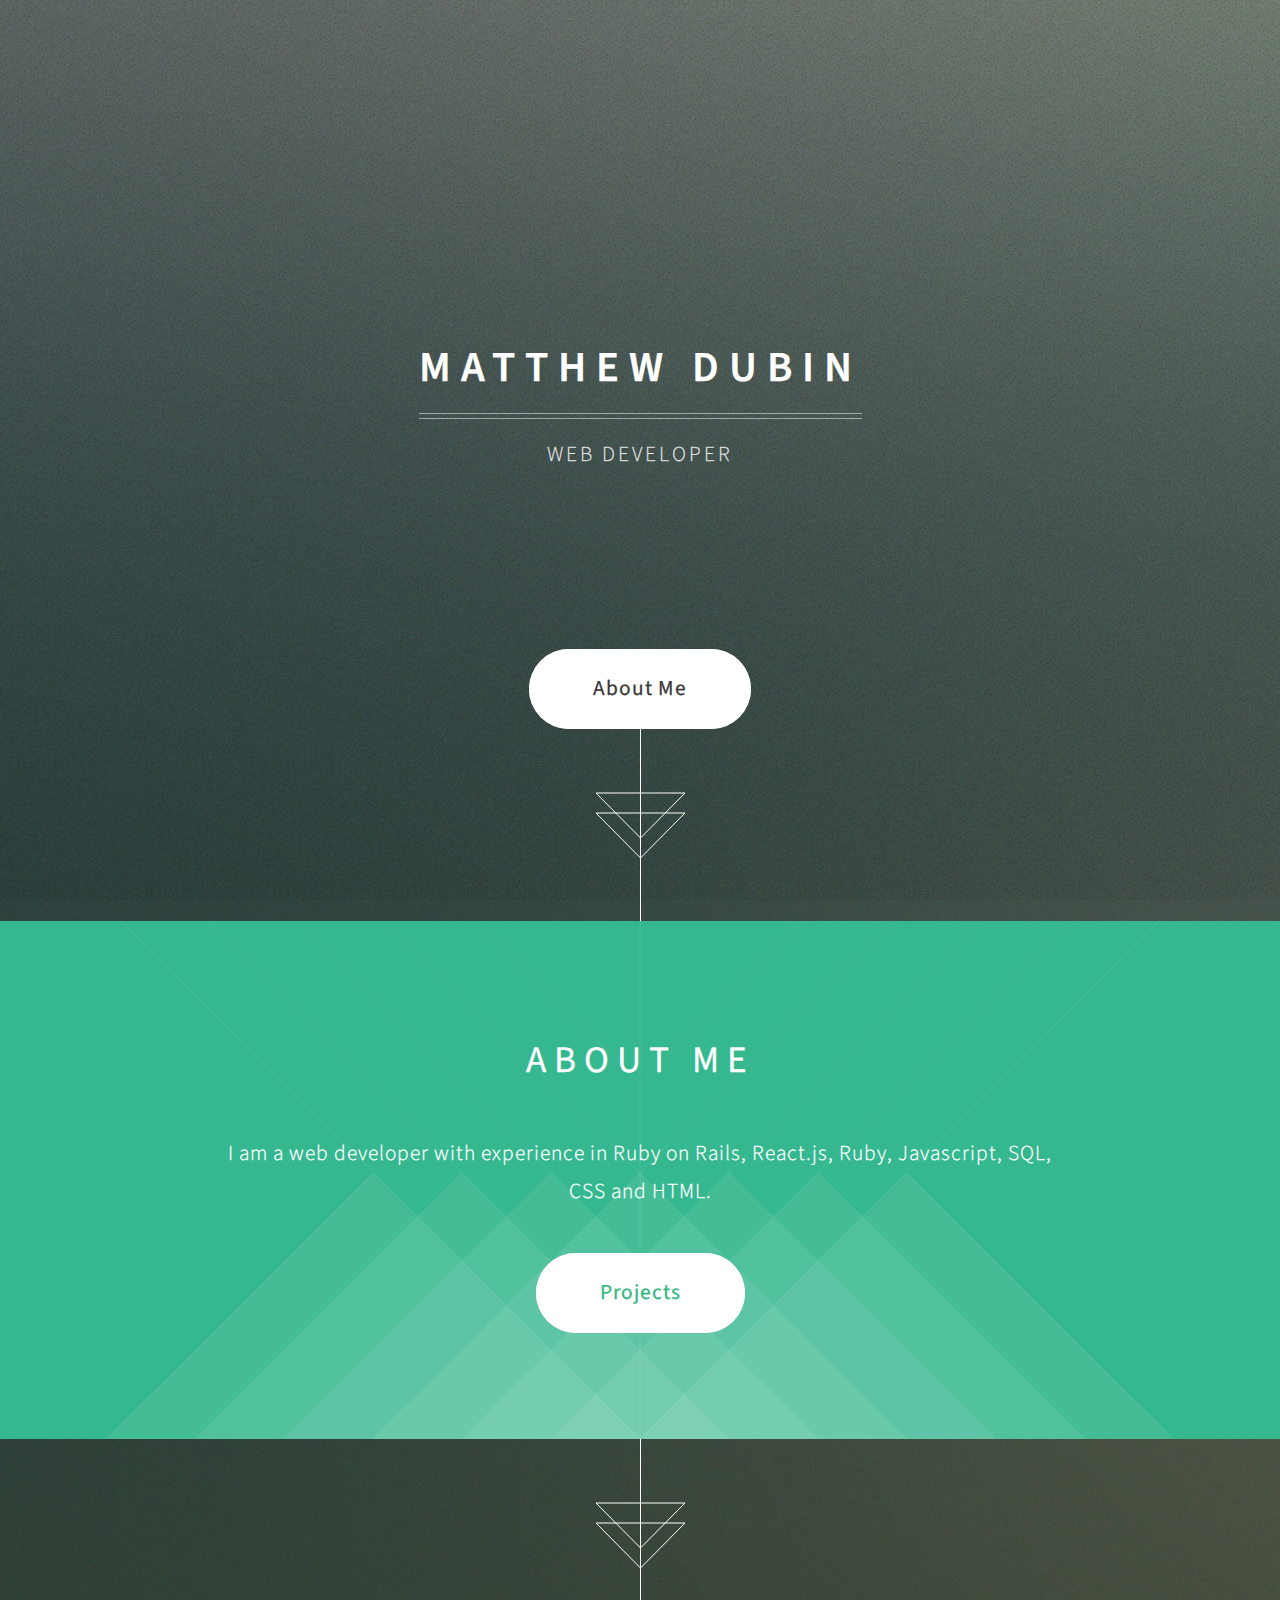
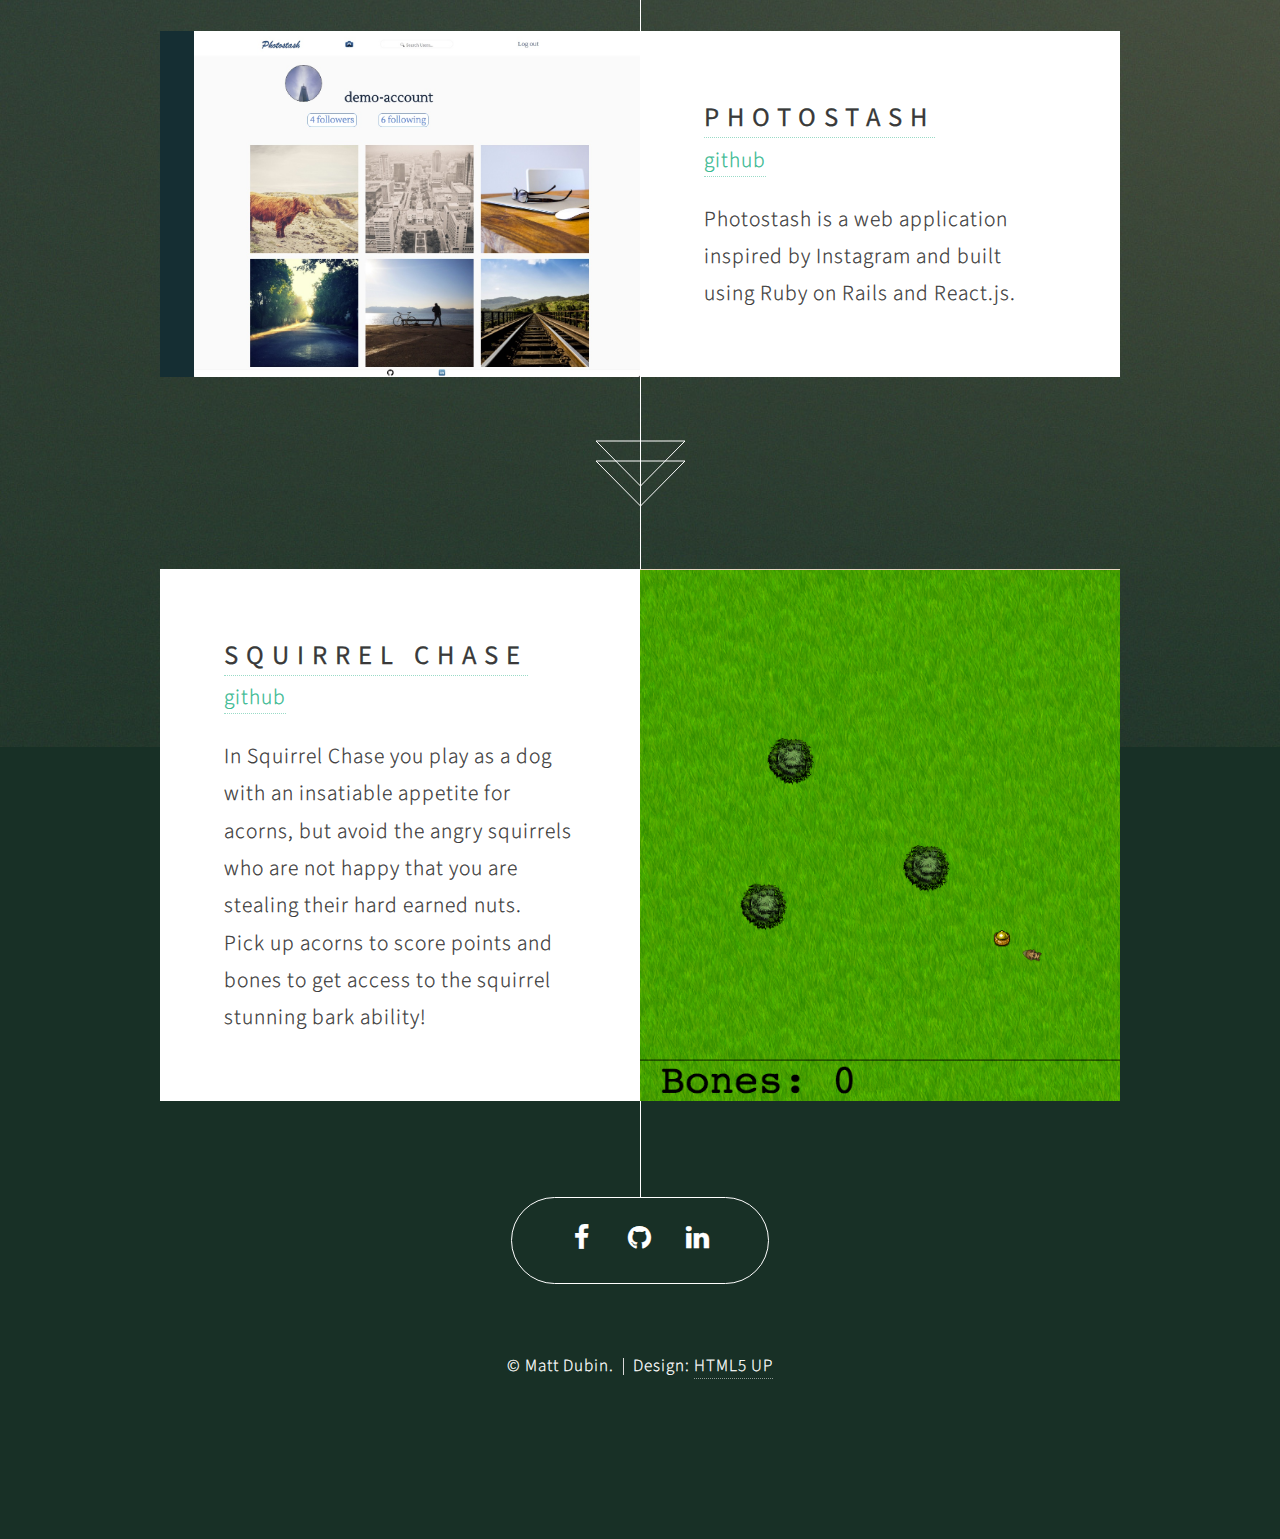
==== home.html @ 679653b9 "php trick heroku" ====
<!DOCTYPE HTML>
<!--
	Overflow by HTML5 UP
	html5up.net | @n33co
	Free for personal and commercial use under the CCA 3.0 license (html5up.net/license)
-->
<html>
	<head>
		<title>Matthew Dubin</title>
		<meta charset="utf-8" />
		<meta name="viewport" content="width=device-width, initial-scale=1" />
		<!--[if lte IE 8]><script src="assets/js/ie/html5shiv.js"></script><![endif]-->
		<link rel="stylesheet" href="assets/css/main.css" />
		<!--[if lte IE 8]><link rel="stylesheet" href="assets/css/ie8.css" /><![endif]-->
	</head>
	<body>

		<!-- Header -->
			<section id="header">
				<header>
					<h1>Matthew Dubin</h1>
					<p>Web Developer</p>
				</header>
				<footer>
					<a href="#banner" class="button style2 scrolly-middle">About Me</a>
				</footer>
			</section>

		<!-- Banner -->
			<section id="banner">
				<header>
					<h2>About me</h2>
				</header>
				<p>I am a web developer with experience in Ruby on Rails, React.js, Ruby, Javascript, SQL,<br />
				CSS and HTML.<br />
				<footer>
					<a href="#first" class="button style2 scrolly">Projects</a>
				</footer>
			</section>

		<!-- Feature 1 -->
			<article id="first" class="container box style1 right">
				<a href="http://www.photostash.space" class="image fit"><img src="images/user-page.jpg" alt=""/></a>
				<div class="inner">
					<header>
						<h2><a href='http://www.photostash.space'>Photostash</a><br />	</h2>
							<a href='http://www.github.com/medubin/PhotoStashApp'>github</a>

					</header>
					<p>Photostash is a web application inspired by Instagram and built using Ruby on Rails and React.js.</p>
				</div>
			</article>

		<!-- Feature 2 -->
			<article class="container box style1 left">
				<a href="http://www.squirrelchase.space" class="image fit"><img src="images/squirrelchase.png" alt="" /></a>
				<div class="inner">
					<header>
						<h2><a href='http://www.squirrelchase.space'>Squirrel Chase</a><br /></h2>
							<a href='http://www.github.com/medubin/squirrelchase'>github</a>
					</header>
					<p>In Squirrel Chase you play as a dog with an insatiable appetite for acorns, but avoid the angry squirrels who are not happy that you are stealing their hard earned nuts.<br>
						Pick up acorns to score points and bones to get access to the squirrel stunning bark ability!

</p>
				</div>
			</article>

		<!-- Portfolio -->
			<!-- <article class="container box style2">
				<header>
					<h2>Other Projects</h2>
					<p>A collection of projects I have been working on.</p>
				</header>
				<div class="inner gallery">
					<div class="row 0%">
						<div class="3u 12u(mobile)"><a href="images/user-page.jpg" class="image fit"><img src="images/user-page.jpg" alt="" title="Photostash" /></a></div>
						<div class="3u 12u(mobile)"><a href="images/squirrelchase.png" class="image fit"><img src="images/squirrelchase.png" alt="" title="Squirrel Chase" /></a></div>
						<div class="3u 12u(mobile)"><a href="images/fulls/03.jpg" class="image fit"><img src="images/thumbs/03.jpg" alt="" title="Raven" /></a></div>
						<div class="3u 12u(mobile)"><a href="images/fulls/04.jpg" class="image fit"><img src="images/thumbs/04.jpg" alt="" title="I'll have a cup of Disneyland, please" /></a></div>
					</div>
					<div class="row 0%">
						<div class="3u 12u(mobile)"><a href="images/fulls/05.jpg" class="image fit"><img src="images/thumbs/05.jpg" alt="" title="Cherish" /></a></div>
						<div class="3u 12u(mobile)"><a href="images/fulls/06.jpg" class="image fit"><img src="images/thumbs/06.jpg" alt="" title="Different." /></a></div>
						<div class="3u 12u(mobile)"><a href="images/fulls/07.jpg" class="image fit"><img src="images/thumbs/07.jpg" alt="" title="History was made here" /></a></div>
						<div class="3u 12u(mobile)"><a href="images/fulls/08.jpg" class="image fit"><img src="images/thumbs/08.jpg" alt="" title="People come and go and walk away" /></a></div>
					</div>
				</div>
			</article> -->



		<section id="footer">
			<ul class="icons">
				<!-- <li><a href="#" class="icon fa-twitter"><span class="label">Twitter</span></a></li> -->
				<li><a href="https://www.facebook.com/medubin" class="icon fa-facebook"><span class="label">Facebook</span></a></li>
				<li><a href="https://github.com/medubin" class="icon fa-github"><span class="label">Github</span></a></li>
				<!-- <li><a href="#" class="icon fa-google-plus"><span class="label">Google+</span></a></li> -->
				<!-- <li><a href="#" class="icon fa-pinterest"><span class="label">Pinterest</span></a></li> -->
				<!-- <li><a href="#" class="icon fa-dribbble"><span class="label">Dribbble</span></a></li> -->
				<li><a href="https://linkedin.com/in/medubin" class="icon fa-linkedin"><span class="label">LinkedIn</span></a></li>
			</ul>
			<div class="copyright">
				<ul class="menu">
					<li>&copy; Matt Dubin.</li><li>Design: <a href="http://html5up.net">HTML5 UP</a></li>
				</ul>
			</div>
		</section>

		<!-- Scripts -->
			<script src="assets/js/jquery.min.js"></script>
			<script src="assets/js/jquery.scrolly.min.js"></script>
			<script src="assets/js/jquery.poptrox.min.js"></script>
			<script src="assets/js/skel.min.js"></script>
			<script src="assets/js/util.js"></script>
			<!--[if lte IE 8]><script src="assets/js/ie/respond.min.js"></script><![endif]-->
			<script src="assets/js/main.js"></script>

	</body>
</html>
---- assets/css/main.css ----
@import url("http://fonts.googleapis.com/css?family=Source+Sans+Pro:300,300italic,400,600");
@import url("font-awesome.min.css");

/*
	Overflow by HTML5 UP
	html5up.net | @n33co
	Free for personal and commercial use under the CCA 3.0 license (html5up.net/license)
*/

/* Reset */

	html, body, div, span, applet, object, iframe, h1, h2, h3, h4, h5, h6, p, blockquote, pre, a, abbr, acronym, address, big, cite, code, del, dfn, em, img, ins, kbd, q, s, samp, small, strike, strong, sub, sup, tt, var, b, u, i, center, dl, dt, dd, ol, ul, li, fieldset, form, label, legend, table, caption, tbody, tfoot, thead, tr, th, td, article, aside, canvas, details, embed, figure, figcaption, footer, header, hgroup, menu, nav, output, ruby, section, summary, time, mark, audio, video {
		margin: 0;
		padding: 0;
		border: 0;
		font-size: 100%;
		font: inherit;
		vertical-align: baseline;
	}

	article, aside, details, figcaption, figure, footer, header, hgroup, menu, nav, section {
		display: block;
	}

	body {
		line-height: 1;
	}

	ol, ul {
		list-style: none;
	}

	blockquote, q {
		quotes: none;
	}

	blockquote:before, blockquote:after, q:before, q:after {
		content: '';
		content: none;
	}

	table {
		border-collapse: collapse;
		border-spacing: 0;
	}

	body {
		-webkit-text-size-adjust: none;
	}

/* Box Model */

	*, *:before, *:after {
		-moz-box-sizing: border-box;
		-webkit-box-sizing: border-box;
		box-sizing: border-box;
	}

/* Containers */

	.container {
		margin-left: auto;
		margin-right: auto;
	}

	.container.\31 25\25 {
		width: 100%;
		max-width: 1425px;
		min-width: 1140px;
	}

	.container.\37 5\25 {
		width: 855px;
	}

	.container.\35 0\25 {
		width: 570px;
	}

	.container.\32 5\25 {
		width: 285px;
	}

	.container {
		width: 1140px;
	}

	@media screen and (max-width: 1680px) {

		.container.\31 25\25 {
			width: 100%;
			max-width: 1200px;
			min-width: 960px;
		}

		.container.\37 5\25 {
			width: 720px;
		}

		.container.\35 0\25 {
			width: 480px;
		}

		.container.\32 5\25 {
			width: 240px;
		}

		.container {
			width: 960px;
		}

	}

	@media screen and (max-width: 1080px) {

		.container.\31 25\25 {
			width: 100%;
			max-width: 118.75%;
			min-width: 95%;
		}

		.container.\37 5\25 {
			width: 71.25%;
		}

		.container.\35 0\25 {
			width: 47.5%;
		}

		.container.\32 5\25 {
			width: 23.75%;
		}

		.container {
			width: 95%;
		}

	}

	@media screen and (max-width: 840px) {

		.container.\31 25\25 {
			width: 100%;
			max-width: 118.75%;
			min-width: 95%;
		}

		.container.\37 5\25 {
			width: 71.25%;
		}

		.container.\35 0\25 {
			width: 47.5%;
		}

		.container.\32 5\25 {
			width: 23.75%;
		}

		.container {
			width: 95%;
		}

	}

	@media screen and (max-width: 736px) {

		.container.\31 25\25 {
			width: 100%;
			max-width: 118.75%;
			min-width: 95%;
		}

		.container.\37 5\25 {
			width: 71.25%;
		}

		.container.\35 0\25 {
			width: 47.5%;
		}

		.container.\32 5\25 {
			width: 23.75%;
		}

		.container {
			width: 95% !important;
		}

	}

/* Grid */

	.row {
		border-bottom: solid 1px transparent;
		-moz-box-sizing: border-box;
		-webkit-box-sizing: border-box;
		box-sizing: border-box;
	}

	.row > * {
		float: left;
		-moz-box-sizing: border-box;
		-webkit-box-sizing: border-box;
		box-sizing: border-box;
	}

	.row:after, .row:before {
		content: '';
		display: block;
		clear: both;
		height: 0;
	}

	.row.uniform > * > :first-child {
		margin-top: 0;
	}

	.row.uniform > * > :last-child {
		margin-bottom: 0;
	}

	.row.\30 \25 > * {
		padding: 0px 0 0 0px;
	}

	.row.\30 \25 {
		margin: 0px 0 -1px 0px;
	}

	.row.uniform.\30 \25 > * {
		padding: 0px 0 0 0px;
	}

	.row.uniform.\30 \25 {
		margin: 0px 0 -1px 0px;
	}

	.row > * {
		padding: 40px 0 0 40px;
	}

	.row {
		margin: -40px 0 -1px -40px;
	}

	.row.uniform > * {
		padding: 40px 0 0 40px;
	}

	.row.uniform {
		margin: -40px 0 -1px -40px;
	}

	.row.\32 00\25 > * {
		padding: 80px 0 0 80px;
	}

	.row.\32 00\25 {
		margin: -80px 0 -1px -80px;
	}

	.row.uniform.\32 00\25 > * {
		padding: 80px 0 0 80px;
	}

	.row.uniform.\32 00\25 {
		margin: -80px 0 -1px -80px;
	}

	.row.\31 50\25 > * {
		padding: 60px 0 0 60px;
	}

	.row.\31 50\25 {
		margin: -60px 0 -1px -60px;
	}

	.row.uniform.\31 50\25 > * {
		padding: 60px 0 0 60px;
	}

	.row.uniform.\31 50\25 {
		margin: -60px 0 -1px -60px;
	}

	.row.\35 0\25 > * {
		padding: 20px 0 0 20px;
	}

	.row.\35 0\25 {
		margin: -20px 0 -1px -20px;
	}

	.row.uniform.\35 0\25 > * {
		padding: 20px 0 0 20px;
	}

	.row.uniform.\35 0\25 {
		margin: -20px 0 -1px -20px;
	}

	.row.\32 5\25 > * {
		padding: 10px 0 0 10px;
	}

	.row.\32 5\25 {
		margin: -10px 0 -1px -10px;
	}

	.row.uniform.\32 5\25 > * {
		padding: 10px 0 0 10px;
	}

	.row.uniform.\32 5\25 {
		margin: -10px 0 -1px -10px;
	}

	.\31 2u, .\31 2u\24 {
		width: 100%;
		clear: none;
		margin-left: 0;
	}

	.\31 1u, .\31 1u\24 {
		width: 91.6666666667%;
		clear: none;
		margin-left: 0;
	}

	.\31 0u, .\31 0u\24 {
		width: 83.3333333333%;
		clear: none;
		margin-left: 0;
	}

	.\39 u, .\39 u\24 {
		width: 75%;
		clear: none;
		margin-left: 0;
	}

	.\38 u, .\38 u\24 {
		width: 66.6666666667%;
		clear: none;
		margin-left: 0;
	}

	.\37 u, .\37 u\24 {
		width: 58.3333333333%;
		clear: none;
		margin-left: 0;
	}

	.\36 u, .\36 u\24 {
		width: 50%;
		clear: none;
		margin-left: 0;
	}

	.\35 u, .\35 u\24 {
		width: 41.6666666667%;
		clear: none;
		margin-left: 0;
	}

	.\34 u, .\34 u\24 {
		width: 33.3333333333%;
		clear: none;
		margin-left: 0;
	}

	.\33 u, .\33 u\24 {
		width: 25%;
		clear: none;
		margin-left: 0;
	}

	.\32 u, .\32 u\24 {
		width: 16.6666666667%;
		clear: none;
		margin-left: 0;
	}

	.\31 u, .\31 u\24 {
		width: 8.3333333333%;
		clear: none;
		margin-left: 0;
	}

	.\31 2u\24 + *,
	.\31 1u\24 + *,
	.\31 0u\24 + *,
	.\39 u\24 + *,
	.\38 u\24 + *,
	.\37 u\24 + *,
	.\36 u\24 + *,
	.\35 u\24 + *,
	.\34 u\24 + *,
	.\33 u\24 + *,
	.\32 u\24 + *,
	.\31 u\24 + * {
		clear: left;
	}

	.\-11u {
		margin-left: 91.66667%;
	}

	.\-10u {
		margin-left: 83.33333%;
	}

	.\-9u {
		margin-left: 75%;
	}

	.\-8u {
		margin-left: 66.66667%;
	}

	.\-7u {
		margin-left: 58.33333%;
	}

	.\-6u {
		margin-left: 50%;
	}

	.\-5u {
		margin-left: 41.66667%;
	}

	.\-4u {
		margin-left: 33.33333%;
	}

	.\-3u {
		margin-left: 25%;
	}

	.\-2u {
		margin-left: 16.66667%;
	}

	.\-1u {
		margin-left: 8.33333%;
	}

	@media screen and (max-width: 1680px) {

		.row > * {
			padding: 40px 0 0 40px;
		}

		.row {
			margin: -40px 0 -1px -40px;
		}

		.row.uniform > * {
			padding: 40px 0 0 40px;
		}

		.row.uniform {
			margin: -40px 0 -1px -40px;
		}

		.row.\32 00\25 > * {
			padding: 80px 0 0 80px;
		}

		.row.\32 00\25 {
			margin: -80px 0 -1px -80px;
		}

		.row.uniform.\32 00\25 > * {
			padding: 80px 0 0 80px;
		}

		.row.uniform.\32 00\25 {
			margin: -80px 0 -1px -80px;
		}

		.row.\31 50\25 > * {
			padding: 60px 0 0 60px;
		}

		.row.\31 50\25 {
			margin: -60px 0 -1px -60px;
		}

		.row.uniform.\31 50\25 > * {
			padding: 60px 0 0 60px;
		}

		.row.uniform.\31 50\25 {
			margin: -60px 0 -1px -60px;
		}

		.row.\35 0\25 > * {
			padding: 20px 0 0 20px;
		}

		.row.\35 0\25 {
			margin: -20px 0 -1px -20px;
		}

		.row.uniform.\35 0\25 > * {
			padding: 20px 0 0 20px;
		}

		.row.uniform.\35 0\25 {
			margin: -20px 0 -1px -20px;
		}

		.row.\32 5\25 > * {
			padding: 10px 0 0 10px;
		}

		.row.\32 5\25 {
			margin: -10px 0 -1px -10px;
		}

		.row.uniform.\32 5\25 > * {
			padding: 10px 0 0 10px;
		}

		.row.uniform.\32 5\25 {
			margin: -10px 0 -1px -10px;
		}

		.\31 2u\28wide\29, .\31 2u\24\28wide\29 {
			width: 100%;
			clear: none;
			margin-left: 0;
		}

		.\31 1u\28wide\29, .\31 1u\24\28wide\29 {
			width: 91.6666666667%;
			clear: none;
			margin-left: 0;
		}

		.\31 0u\28wide\29, .\31 0u\24\28wide\29 {
			width: 83.3333333333%;
			clear: none;
			margin-left: 0;
		}

		.\39 u\28wide\29, .\39 u\24\28wide\29 {
			width: 75%;
			clear: none;
			margin-left: 0;
		}

		.\38 u\28wide\29, .\38 u\24\28wide\29 {
			width: 66.6666666667%;
			clear: none;
			margin-left: 0;
		}

		.\37 u\28wide\29, .\37 u\24\28wide\29 {
			width: 58.3333333333%;
			clear: none;
			margin-left: 0;
		}

		.\36 u\28wide\29, .\36 u\24\28wide\29 {
			width: 50%;
			clear: none;
			margin-left: 0;
		}

		.\35 u\28wide\29, .\35 u\24\28wide\29 {
			width: 41.6666666667%;
			clear: none;
			margin-left: 0;
		}

		.\34 u\28wide\29, .\34 u\24\28wide\29 {
			width: 33.3333333333%;
			clear: none;
			margin-left: 0;
		}

		.\33 u\28wide\29, .\33 u\24\28wide\29 {
			width: 25%;
			clear: none;
			margin-left: 0;
		}

		.\32 u\28wide\29, .\32 u\24\28wide\29 {
			width: 16.6666666667%;
			clear: none;
			margin-left: 0;
		}

		.\31 u\28wide\29, .\31 u\24\28wide\29 {
			width: 8.3333333333%;
			clear: none;
			margin-left: 0;
		}

		.\31 2u\24\28wide\29 + *,
		.\31 1u\24\28wide\29 + *,
		.\31 0u\24\28wide\29 + *,
		.\39 u\24\28wide\29 + *,
		.\38 u\24\28wide\29 + *,
		.\37 u\24\28wide\29 + *,
		.\36 u\24\28wide\29 + *,
		.\35 u\24\28wide\29 + *,
		.\34 u\24\28wide\29 + *,
		.\33 u\24\28wide\29 + *,
		.\32 u\24\28wide\29 + *,
		.\31 u\24\28wide\29 + * {
			clear: left;
		}

		.\-11u\28wide\29 {
			margin-left: 91.66667%;
		}

		.\-10u\28wide\29 {
			margin-left: 83.33333%;
		}

		.\-9u\28wide\29 {
			margin-left: 75%;
		}

		.\-8u\28wide\29 {
			margin-left: 66.66667%;
		}

		.\-7u\28wide\29 {
			margin-left: 58.33333%;
		}

		.\-6u\28wide\29 {
			margin-left: 50%;
		}

		.\-5u\28wide\29 {
			margin-left: 41.66667%;
		}

		.\-4u\28wide\29 {
			margin-left: 33.33333%;
		}

		.\-3u\28wide\29 {
			margin-left: 25%;
		}

		.\-2u\28wide\29 {
			margin-left: 16.66667%;
		}

		.\-1u\28wide\29 {
			margin-left: 8.33333%;
		}

	}

	@media screen and (max-width: 1080px) {

		.row > * {
			padding: 40px 0 0 40px;
		}

		.row {
			margin: -40px 0 -1px -40px;
		}

		.row.uniform > * {
			padding: 40px 0 0 40px;
		}

		.row.uniform {
			margin: -40px 0 -1px -40px;
		}

		.row.\32 00\25 > * {
			padding: 80px 0 0 80px;
		}

		.row.\32 00\25 {
			margin: -80px 0 -1px -80px;
		}

		.row.uniform.\32 00\25 > * {
			padding: 80px 0 0 80px;
		}

		.row.uniform.\32 00\25 {
			margin: -80px 0 -1px -80px;
		}

		.row.\31 50\25 > * {
			padding: 60px 0 0 60px;
		}

		.row.\31 50\25 {
			margin: -60px 0 -1px -60px;
		}

		.row.uniform.\31 50\25 > * {
			padding: 60px 0 0 60px;
		}

		.row.uniform.\31 50\25 {
			margin: -60px 0 -1px -60px;
		}

		.row.\35 0\25 > * {
			padding: 20px 0 0 20px;
		}

		.row.\35 0\25 {
			margin: -20px 0 -1px -20px;
		}

		.row.uniform.\35 0\25 > * {
			padding: 20px 0 0 20px;
		}

		.row.uniform.\35 0\25 {
			margin: -20px 0 -1px -20px;
		}

		.row.\32 5\25 > * {
			padding: 10px 0 0 10px;
		}

		.row.\32 5\25 {
			margin: -10px 0 -1px -10px;
		}

		.row.uniform.\32 5\25 > * {
			padding: 10px 0 0 10px;
		}

		.row.uniform.\32 5\25 {
			margin: -10px 0 -1px -10px;
		}

		.\31 2u\28normal\29, .\31 2u\24\28normal\29 {
			width: 100%;
			clear: none;
			margin-left: 0;
		}

		.\31 1u\28normal\29, .\31 1u\24\28normal\29 {
			width: 91.6666666667%;
			clear: none;
			margin-left: 0;
		}

		.\31 0u\28normal\29, .\31 0u\24\28normal\29 {
			width: 83.3333333333%;
			clear: none;
			margin-left: 0;
		}

		.\39 u\28normal\29, .\39 u\24\28normal\29 {
			width: 75%;
			clear: none;
			margin-left: 0;
		}

		.\38 u\28normal\29, .\38 u\24\28normal\29 {
			width: 66.6666666667%;
			clear: none;
			margin-left: 0;
		}

		.\37 u\28normal\29, .\37 u\24\28normal\29 {
			width: 58.3333333333%;
			clear: none;
			margin-left: 0;
		}

		.\36 u\28normal\29, .\36 u\24\28normal\29 {
			width: 50%;
			clear: none;
			margin-left: 0;
		}

		.\35 u\28normal\29, .\35 u\24\28normal\29 {
			width: 41.6666666667%;
			clear: none;
			margin-left: 0;
		}

		.\34 u\28normal\29, .\34 u\24\28normal\29 {
			width: 33.3333333333%;
			clear: none;
			margin-left: 0;
		}

		.\33 u\28normal\29, .\33 u\24\28normal\29 {
			width: 25%;
			clear: none;
			margin-left: 0;
		}

		.\32 u\28normal\29, .\32 u\24\28normal\29 {
			width: 16.6666666667%;
			clear: none;
			margin-left: 0;
		}

		.\31 u\28normal\29, .\31 u\24\28normal\29 {
			width: 8.3333333333%;
			clear: none;
			margin-left: 0;
		}

		.\31 2u\24\28normal\29 + *,
		.\31 1u\24\28normal\29 + *,
		.\31 0u\24\28normal\29 + *,
		.\39 u\24\28normal\29 + *,
		.\38 u\24\28normal\29 + *,
		.\37 u\24\28normal\29 + *,
		.\36 u\24\28normal\29 + *,
		.\35 u\24\28normal\29 + *,
		.\34 u\24\28normal\29 + *,
		.\33 u\24\28normal\29 + *,
		.\32 u\24\28normal\29 + *,
		.\31 u\24\28normal\29 + * {
			clear: left;
		}

		.\-11u\28normal\29 {
			margin-left: 91.66667%;
		}

		.\-10u\28normal\29 {
			margin-left: 83.33333%;
		}

		.\-9u\28normal\29 {
			margin-left: 75%;
		}

		.\-8u\28normal\29 {
			margin-left: 66.66667%;
		}

		.\-7u\28normal\29 {
			margin-left: 58.33333%;
		}

		.\-6u\28normal\29 {
			margin-left: 50%;
		}

		.\-5u\28normal\29 {
			margin-left: 41.66667%;
		}

		.\-4u\28normal\29 {
			margin-left: 33.33333%;
		}

		.\-3u\28normal\29 {
			margin-left: 25%;
		}

		.\-2u\28normal\29 {
			margin-left: 16.66667%;
		}

		.\-1u\28normal\29 {
			margin-left: 8.33333%;
		}

	}

	@media screen and (max-width: 840px) {

		.row > * {
			padding: 30px 0 0 30px;
		}

		.row {
			margin: -30px 0 -1px -30px;
		}

		.row.uniform > * {
			padding: 30px 0 0 30px;
		}

		.row.uniform {
			margin: -30px 0 -1px -30px;
		}

		.row.\32 00\25 > * {
			padding: 60px 0 0 60px;
		}

		.row.\32 00\25 {
			margin: -60px 0 -1px -60px;
		}

		.row.uniform.\32 00\25 > * {
			padding: 60px 0 0 60px;
		}

		.row.uniform.\32 00\25 {
			margin: -60px 0 -1px -60px;
		}

		.row.\31 50\25 > * {
			padding: 45px 0 0 45px;
		}

		.row.\31 50\25 {
			margin: -45px 0 -1px -45px;
		}

		.row.uniform.\31 50\25 > * {
			padding: 45px 0 0 45px;
		}

		.row.uniform.\31 50\25 {
			margin: -45px 0 -1px -45px;
		}

		.row.\35 0\25 > * {
			padding: 15px 0 0 15px;
		}

		.row.\35 0\25 {
			margin: -15px 0 -1px -15px;
		}

		.row.uniform.\35 0\25 > * {
			padding: 15px 0 0 15px;
		}

		.row.uniform.\35 0\25 {
			margin: -15px 0 -1px -15px;
		}

		.row.\32 5\25 > * {
			padding: 7.5px 0 0 7.5px;
		}

		.row.\32 5\25 {
			margin: -7.5px 0 -1px -7.5px;
		}

		.row.uniform.\32 5\25 > * {
			padding: 7.5px 0 0 7.5px;
		}

		.row.uniform.\32 5\25 {
			margin: -7.5px 0 -1px -7.5px;
		}

		.\31 2u\28narrow\29, .\31 2u\24\28narrow\29 {
			width: 100%;
			clear: none;
			margin-left: 0;
		}

		.\31 1u\28narrow\29, .\31 1u\24\28narrow\29 {
			width: 91.6666666667%;
			clear: none;
			margin-left: 0;
		}

		.\31 0u\28narrow\29, .\31 0u\24\28narrow\29 {
			width: 83.3333333333%;
			clear: none;
			margin-left: 0;
		}

		.\39 u\28narrow\29, .\39 u\24\28narrow\29 {
			width: 75%;
			clear: none;
			margin-left: 0;
		}

		.\38 u\28narrow\29, .\38 u\24\28narrow\29 {
			width: 66.6666666667%;
			clear: none;
			margin-left: 0;
		}

		.\37 u\28narrow\29, .\37 u\24\28narrow\29 {
			width: 58.3333333333%;
			clear: none;
			margin-left: 0;
		}

		.\36 u\28narrow\29, .\36 u\24\28narrow\29 {
			width: 50%;
			clear: none;
			margin-left: 0;
		}

		.\35 u\28narrow\29, .\35 u\24\28narrow\29 {
			width: 41.6666666667%;
			clear: none;
			margin-left: 0;
		}

		.\34 u\28narrow\29, .\34 u\24\28narrow\29 {
			width: 33.3333333333%;
			clear: none;
			margin-left: 0;
		}

		.\33 u\28narrow\29, .\33 u\24\28narrow\29 {
			width: 25%;
			clear: none;
			margin-left: 0;
		}

		.\32 u\28narrow\29, .\32 u\24\28narrow\29 {
			width: 16.6666666667%;
			clear: none;
			margin-left: 0;
		}

		.\31 u\28narrow\29, .\31 u\24\28narrow\29 {
			width: 8.3333333333%;
			clear: none;
			margin-left: 0;
		}

		.\31 2u\24\28narrow\29 + *,
		.\31 1u\24\28narrow\29 + *,
		.\31 0u\24\28narrow\29 + *,
		.\39 u\24\28narrow\29 + *,
		.\38 u\24\28narrow\29 + *,
		.\37 u\24\28narrow\29 + *,
		.\36 u\24\28narrow\29 + *,
		.\35 u\24\28narrow\29 + *,
		.\34 u\24\28narrow\29 + *,
		.\33 u\24\28narrow\29 + *,
		.\32 u\24\28narrow\29 + *,
		.\31 u\24\28narrow\29 + * {
			clear: left;
		}

		.\-11u\28narrow\29 {
			margin-left: 91.66667%;
		}

		.\-10u\28narrow\29 {
			margin-left: 83.33333%;
		}

		.\-9u\28narrow\29 {
			margin-left: 75%;
		}

		.\-8u\28narrow\29 {
			margin-left: 66.66667%;
		}

		.\-7u\28narrow\29 {
			margin-left: 58.33333%;
		}

		.\-6u\28narrow\29 {
			margin-left: 50%;
		}

		.\-5u\28narrow\29 {
			margin-left: 41.66667%;
		}

		.\-4u\28narrow\29 {
			margin-left: 33.33333%;
		}

		.\-3u\28narrow\29 {
			margin-left: 25%;
		}

		.\-2u\28narrow\29 {
			margin-left: 16.66667%;
		}

		.\-1u\28narrow\29 {
			margin-left: 8.33333%;
		}

	}

	@media screen and (max-width: 736px) {

		.row > * {
			padding: 20px 0 0 20px;
		}

		.row {
			margin: -20px 0 -1px -20px;
		}

		.row.uniform > * {
			padding: 20px 0 0 20px;
		}

		.row.uniform {
			margin: -20px 0 -1px -20px;
		}

		.row.\32 00\25 > * {
			padding: 40px 0 0 40px;
		}

		.row.\32 00\25 {
			margin: -40px 0 -1px -40px;
		}

		.row.uniform.\32 00\25 > * {
			padding: 40px 0 0 40px;
		}

		.row.uniform.\32 00\25 {
			margin: -40px 0 -1px -40px;
		}

		.row.\31 50\25 > * {
			padding: 30px 0 0 30px;
		}

		.row.\31 50\25 {
			margin: -30px 0 -1px -30px;
		}

		.row.uniform.\31 50\25 > * {
			padding: 30px 0 0 30px;
		}

		.row.uniform.\31 50\25 {
			margin: -30px 0 -1px -30px;
		}

		.row.\35 0\25 > * {
			padding: 10px 0 0 10px;
		}

		.row.\35 0\25 {
			margin: -10px 0 -1px -10px;
		}

		.row.uniform.\35 0\25 > * {
			padding: 10px 0 0 10px;
		}

		.row.uniform.\35 0\25 {
			margin: -10px 0 -1px -10px;
		}

		.row.\32 5\25 > * {
			padding: 5px 0 0 5px;
		}

		.row.\32 5\25 {
			margin: -5px 0 -1px -5px;
		}

		.row.uniform.\32 5\25 > * {
			padding: 5px 0 0 5px;
		}

		.row.uniform.\32 5\25 {
			margin: -5px 0 -1px -5px;
		}

		.\31 2u\28mobile\29, .\31 2u\24\28mobile\29 {
			width: 100%;
			clear: none;
			margin-left: 0;
		}

		.\31 1u\28mobile\29, .\31 1u\24\28mobile\29 {
			width: 91.6666666667%;
			clear: none;
			margin-left: 0;
		}

		.\31 0u\28mobile\29, .\31 0u\24\28mobile\29 {
			width: 83.3333333333%;
			clear: none;
			margin-left: 0;
		}

		.\39 u\28mobile\29, .\39 u\24\28mobile\29 {
			width: 75%;
			clear: none;
			margin-left: 0;
		}

		.\38 u\28mobile\29, .\38 u\24\28mobile\29 {
			width: 66.6666666667%;
			clear: none;
			margin-left: 0;
		}

		.\37 u\28mobile\29, .\37 u\24\28mobile\29 {
			width: 58.3333333333%;
			clear: none;
			margin-left: 0;
		}

		.\36 u\28mobile\29, .\36 u\24\28mobile\29 {
			width: 50%;
			clear: none;
			margin-left: 0;
		}

		.\35 u\28mobile\29, .\35 u\24\28mobile\29 {
			width: 41.6666666667%;
			clear: none;
			margin-left: 0;
		}

		.\34 u\28mobile\29, .\34 u\24\28mobile\29 {
			width: 33.3333333333%;
			clear: none;
			margin-left: 0;
		}

		.\33 u\28mobile\29, .\33 u\24\28mobile\29 {
			width: 25%;
			clear: none;
			margin-left: 0;
		}

		.\32 u\28mobile\29, .\32 u\24\28mobile\29 {
			width: 16.6666666667%;
			clear: none;
			margin-left: 0;
		}

		.\31 u\28mobile\29, .\31 u\24\28mobile\29 {
			width: 8.3333333333%;
			clear: none;
			margin-left: 0;
		}

		.\31 2u\24\28mobile\29 + *,
		.\31 1u\24\28mobile\29 + *,
		.\31 0u\24\28mobile\29 + *,
		.\39 u\24\28mobile\29 + *,
		.\38 u\24\28mobile\29 + *,
		.\37 u\24\28mobile\29 + *,
		.\36 u\24\28mobile\29 + *,
		.\35 u\24\28mobile\29 + *,
		.\34 u\24\28mobile\29 + *,
		.\33 u\24\28mobile\29 + *,
		.\32 u\24\28mobile\29 + *,
		.\31 u\24\28mobile\29 + * {
			clear: left;
		}

		.\-11u\28mobile\29 {
			margin-left: 91.66667%;
		}

		.\-10u\28mobile\29 {
			margin-left: 83.33333%;
		}

		.\-9u\28mobile\29 {
			margin-left: 75%;
		}

		.\-8u\28mobile\29 {
			margin-left: 66.66667%;
		}

		.\-7u\28mobile\29 {
			margin-left: 58.33333%;
		}

		.\-6u\28mobile\29 {
			margin-left: 50%;
		}

		.\-5u\28mobile\29 {
			margin-left: 41.66667%;
		}

		.\-4u\28mobile\29 {
			margin-left: 33.33333%;
		}

		.\-3u\28mobile\29 {
			margin-left: 25%;
		}

		.\-2u\28mobile\29 {
			margin-left: 16.66667%;
		}

		.\-1u\28mobile\29 {
			margin-left: 8.33333%;
		}

	}

/* Basic */

	body {
		background-color: #183026;
		background-image: url("images/overlay.png"), url("../../images/bg.jpg");
		background-repeat: repeat, no-repeat;
		background-size: auto, cover;
		background-position: top left, center 0;
		background-attachment: fixed, fixed;
		font-family: 'Source Sans Pro', sans-serif;
		font-size: 18pt;
		line-height: 1.75em;
		font-weight: 300;
		letter-spacing: 1px;
		color: #3a3939;
		text-shadow: 0 0 0.5px rgba(58, 57, 57, 0.25);
		-webkit-text-stroke: 0.25px;
	}

		body.is-scroll {
			background-attachment: scroll, scroll;
			background-size: auto, 100% auto;
		}

		body.is-loading * {
			-moz-transition: none !important;
			-webkit-transition: none !important;
			-ms-transition: none !important;
			transition: none !important;
			-moz-animation: none !important;
			-webkit-animation: none !important;
			-ms-animation: none !important;
			animation: none !important;
		}

	input, textarea, select {
		font-family: 'Source Sans Pro', sans-serif;
		font-size: 18pt;
		line-height: 1.75em;
		font-weight: 300;
		letter-spacing: 1px;
		color: #3a3939;
		text-shadow: 0 0 0.5px rgba(58, 57, 57, 0.25);
		-webkit-text-stroke: 0.25px;
	}

	h1, h2, h3, h4, h5, h6 {
		font-weight: 400;
		text-transform: uppercase;
		line-height: 1.75em;
	}

	h1 a, h2 a, h3 a, h4 a, h5 a, h6 a {
		color: inherit;
		text-decoration: none;
	}

	h2 {
		font-size: 1.25em;
		letter-spacing: 8px;
	}

	h3 {
		font-size: 1em;
		letter-spacing: 5px;
	}

	strong, b {
		font-weight: 400;
	}

	em, i {
		font-style: italic;
	}

	a {
		-moz-transition: border-color 0.35s ease-in-out, color 0.35s ease-in-out;
		-webkit-transition: border-color 0.35s ease-in-out, color 0.35s ease-in-out;
		-ms-transition: border-color 0.35s ease-in-out, color 0.35s ease-in-out;
		transition: border-color 0.35s ease-in-out, color 0.35s ease-in-out;
		color: #35b88f;
		text-shadow: 0 0 0.5px rgba(53, 184, 143, 0.25);
		text-decoration: none;
		border-bottom: dotted 1px rgba(53, 184, 143, 0.5);
	}

		a:hover {
			border-bottom-color: rgba(53, 184, 143, 0);
		}

	sub {
		position: relative;
		top: 0.5em;
		font-size: 0.8em;
	}

	sup {
		position: relative;
		top: -0.5em;
		font-size: 0.8em;
	}

	hr {
		border: 0;
		border-top: solid 1px #dad9d9;
		margin: 2em 0 2em 0;
	}

	blockquote {
		border-left: solid 0.5em #eae9e9;
		padding: 1em 0 1em 2em;
		font-style: italic;
	}

	p, ul, ol, dl, table {
		margin-bottom: 1em;
	}

	header {
		margin-bottom: 1em;
	}

		header p {
			display: block;
			margin: 0.5em 0 0 0;
			padding: 0 0 1.5em 0;
		}

	footer {
		margin-top: 1em;
	}

	br.clear {
		clear: both;
	}

/* Sections/Article */

	section, article {
		margin-bottom: 3em;
	}

	section > :last-child,
	article > :last-child,
	section:last-child,
	article:last-child {
		margin-bottom: 0;
	}

	.row > section, .row > article {
		margin-bottom: 0;
	}

/* Image */

	.image {
		display: inline-block;
		border: 0;
	}

		.image img {
			display: block;
			width: 100%;
		}

		.image.featured {
			display: block;
			width: 100%;
			margin: 0 0 2em 0;
		}

		.image.fit {
			display: block;
			width: 100%;

		}

		.featured-image {
			position: absolute;
		  top: 50%;
	    /*transform: translateY(-50%);*/
	    height: auto;
	    width: 462px;
		}

		.image.left {
			float: left;
			margin: 0 2em 2em 0;
		}

		.image.centered {
			display: block;
			margin: 0 0 2em 0;
		}

			.image.centered img {
				margin: 0 auto;
				width: auto;
			}

/* List */

	ul.default {
		list-style: disc;
		padding-left: 1em;
	}

		ul.default li {
			padding-left: 1.5em;
			margin-top: 1.5em;
		}

			ul.default li:first-child {
				margin-top: 0;
			}

	ul.icons {
		cursor: default;
	}

		ul.icons li {
			display: inline-block;
		}

		ul.icons a {
			display: inline-block;
			width: 2.5em;
			height: 2.5em;
			line-height: 2.5em;
			text-align: center;
			border: 0;
		}

	ul.menu {
		cursor: default;
	}

		ul.menu li {
			display: inline-block;
			line-height: 1em;
			border-left: solid 1px #dad9d9;
			padding: 0 0 0 0.5em;
			margin: 0 0 0 0.5em;
		}

			ul.menu li:first-child {
				border-left: 0;
				padding-left: 0;
				margin-left: 0;
			}

	ul.actions {
		cursor: default;
	}

		ul.actions li {
			display: inline-block;
			margin: 0 0 0 0.5em;
		}

			ul.actions li:first-child {
				margin-left: 0;
			}

	ol.default {
		list-style: decimal;
		padding-left: 1.25em;
	}

		ol.default li {
			padding-left: 1.25em;
			margin-top: 1.5em;
		}

/* Form */

	form label {
		display: block;
		margin: 0 0 0.5em 0;
	}

	form input[type="text"],
	form input[type="email"],
	form input[type="password"],
	form select,
	form textarea {
		-moz-transition: background-color 0.35s ease-in-out;
		-webkit-transition: background-color 0.35s ease-in-out;
		-ms-transition: background-color 0.35s ease-in-out;
		transition: background-color 0.35s ease-in-out;
		-webkit-appearance: none;
		display: block;
		border: 0;
		background: #f1f1f1;
		width: 100%;
		padding: 0.75em;
	}

		form input[type="text"]:focus,
		form input[type="email"]:focus,
		form input[type="password"]:focus,
		form select:focus,
		form textarea:focus {
			background: #f8f8f8;
		}

	form input[type="text"],
	form input[type="email"],
	form input[type="password"],
	form select {
		line-height: 1em;
	}

	form textarea {
		min-height: 12em;
	}

	form .formerize-placeholder {
		color: #5a5959 !important;
	}

	form ::-webkit-input-placeholder {
		color: #5a5959 !important;
	}

	form :-moz-placeholder {
		color: #5a5959 !important;
	}

	form ::-moz-placeholder {
		color: #5a5959 !important;
	}

	form :-ms-input-placeholder {
		color: #5a5959 !important;
	}

	form ::-moz-focus-inner {
		border: 0;
	}

	form ul.actions {
		margin-bottom: 0;
		text-align: center;
	}

/* Table */

	.table-wrapper {
		width: 100%;
		overflow-x: auto;
		-webkit-overflow-scrolling: touch;
	}

	table {
		width: 100%;
	}

		table.default {
			width: 100%;
		}

			table.default tbody tr {
				border-top: solid 1px #eae9e9;
			}

				table.default tbody tr:first-child {
					border-top: 0;
				}

			table.default td {
				padding: 0.75em 1.25em 0.75em 1.25em;
			}

			table.default th {
				text-align: left;
				font-weight: 400;
				padding: 0.75em 1.25em 0.75em 1.25em;
			}

			table.default thead {
				background: #f5f5f5;
			}

/* Button */

	input[type="button"],
	input[type="submit"],
	input[type="reset"],
	button,
	.button {
		-moz-transition: background-color 0.35s ease-in-out, color 0.35s ease-in-out;
		-webkit-transition: background-color 0.35s ease-in-out, color 0.35s ease-in-out;
		-ms-transition: background-color 0.35s ease-in-out, color 0.35s ease-in-out;
		transition: background-color 0.35s ease-in-out, color 0.35s ease-in-out;
		-webkit-appearance: none;
		position: relative;
		display: inline-block;
		border: 0;
		background: #35b88f;
		color: #fff;
		text-shadow: 0 0 0.5px rgba(255, 255, 255, 0.25);
		cursor: pointer;
		text-decoration: none;
		outline: 0;
		padding: 1em 3em 1em 3em;
		text-align: center;
		border-radius: 3em;
		font-weight: 400;
	}

		input[type="button"]:hover,
		input[type="submit"]:hover,
		input[type="reset"]:hover,
		button:hover,
		.button:hover {
			background: #45c89f;
		}

		input[type="button"].style2,
		input[type="submit"].style2,
		input[type="reset"].style2,
		button.style2,
		.button.style2 {
			color: #3a3939;
			background: #fff;
			box-shadow: inset 0 0 0 1px #fff;
		}

			input[type="button"].style2:hover,
			input[type="submit"].style2:hover,
			input[type="reset"].style2:hover,
			button.style2:hover,
			.button.style2:hover {
				background: rgba(255, 255, 255, 0.1);
				color: #fff !important;
				text-shadow: 0 0 0.5px rgba(255, 255, 255, 0.25) !important;
			}

		input[type="button"].style3,
		input[type="submit"].style3,
		input[type="reset"].style3,
		button.style3,
		.button.style3 {
			background: none;
			color: #3a3939;
			box-shadow: inset 0 0 0 1px #dad9d9;
		}

			input[type="button"].style3:hover,
			input[type="submit"].style3:hover,
			input[type="reset"].style3:hover,
			button.style3:hover,
			.button.style3:hover {
				background: rgba(58, 57, 57, 0.025);
			}

/* Box */

	.box {
		position: relative;
		margin-top: 9em;
		margin-bottom: 0;
	}

		.box:after {
			content: '';
			display: block;
			position: absolute;
			top: -9em;
			left: 50%;
			height: 9em;
			border-left: solid 1px #fff;
		}

		.box:before {
			content: '';
			display: block;
			width: 90px;
			height: 66px;
			position: absolute;
			left: 50%;
			top: -4.5em;
			margin-left: -45px;
			margin-top: -33px;
			background: url("images/arrow.svg") no-repeat;
		}

		.box :last-child {
			margin-bottom: 0;
		}

		.box.style1 {
			background: #fff;
			padding: 3em;
		}

			.box.style1 .image {
				display: block;
				position: absolute;
				top: 0;
				width: 50%;
				height: 100%;
				background: #152E33;
				overflow: hidden;
			}

				.box.style1 .image img {
					position: absolute;
					top: 0;
					height: 100%;
					width: auto;
				}

			.box.style1 .inner > :last-child {
				margin: 0;
			}

			.box.style1.right .image {
				left: 0;
			}

				.box.style1.right .image img {
					right: 0;
				}

			.box.style1.right .inner {
				margin-left: 50%;
				padding-left: 3em;
			}

			.box.style1.left .image {
				right: 0;
			}

				.box.style1.left .image img {
					left: 0;
				}

			.box.style1.left .inner {
				margin-right: 50%;
				padding-right: 3em;
			}

		.box.style2 {
			text-align: center;
		}

			.box.style2 header {
				display: inline-block;
				background: #fff;
				padding: 2em 3em 2em 3em;
				margin: 0;
			}

				.box.style2 header p {
					padding: 0;
				}

			.box.style2 .inner {
				position: relative;
				padding: 40px 0 0px 0;
			}

				.box.style2 .inner:after {
					content: '';
					display: block;
					position: absolute;
					top: 0;
					left: 50%;
					height: 100%;
					border-left: solid 1px #fff;
				}

				.box.style2 .inner .row {
					position: relative;
				}

					.box.style2 .inner .row:before {
						content: '';
						display: block;
						position: absolute;
						top: 50%;
						left: 20px;
						width: calc(100% - 40px);
						border-bottom: solid 1px #fff;
					}

				.box.style2 .inner .image {
					position: relative;
					z-index: 1;
					padding: 20px;
				}

		.box.style3 {
			background: #fff;
			padding: 3em;
		}

			.box.style3 header {
				text-align: center;
			}

/* Icons */

	.icon {
		text-decoration: none;
	}

		.icon:before {
			display: inline-block;
			font-family: FontAwesome;
			font-size: 1.25em;
			text-decoration: none;
			font-style: normal;
			font-weight: normal;
			line-height: 1;
			-webkit-font-smoothing: antialiased;
			-moz-osx-font-smoothing: grayscale;
		}

		.icon > .label {
			display: none;
		}

/* Header */

	#header {
		position: relative;
		color: #fff;
		text-shadow: 0 0 0.5px rgba(255, 255, 255, 0.25);
		text-align: center;
		margin: 0;
		padding: 14em 0 14em 0;
		cursor: default;
	}

		#header header {
			display: inline-block;
			padding: 0 0 4.5em 0;
		}

			#header header h1 {
				font-weight: 600;
				font-size: 2em;
				letter-spacing: 10px;
			}

			#header header p {
				border-top: solid 1px rgba(255, 255, 255, 0.5);
				color: rgba(255, 255, 255, 0.75);
				text-shadow: 0 0 0.5px rgba(255, 255, 255, 0.1875);
				font-size: 1em;
				text-transform: uppercase;
				letter-spacing: 3px;
				padding: 0;
				margin-top: 0.35em;
			}

				#header header p:before {
					content: '';
					display: block;
					border-top: solid 1px rgba(255, 255, 255, 0.5);
					margin: 4px 0 0.8em 0;
				}

		#header footer {
			position: absolute;
			bottom: 9em;
			margin: 0;
			width: 100%;
		}

			#header footer:after {
				content: '';
				display: block;
				position: absolute;
				bottom: -9em;
				left: 50%;
				height: 9em;
				border-left: solid 1px #fff;
			}

			#header footer:before {
				content: '';
				display: block;
				width: 90px;
				height: 66px;
				position: absolute;
				left: 50%;
				bottom: -4.5em;
				margin-left: -45px;
				margin-bottom: -33px;
				background: url("images/arrow.svg") no-repeat;
			}

/* Banner */

	#banner {
		position: relative;
		color: #fff;
		text-shadow: 0 0 0.5px rgba(255, 255, 255, 0.25);
		text-align: center;
		background: #35b88f url("images/banner.svg") bottom center no-repeat;
		padding: 5em 0 5em 0;
		margin: 0;
		background-size: 125% auto;
	}

		#banner .button {
			color: #35b882;
			text-shadow: 0 0 0.5px rgba(53, 184, 130, 0.25);
		}

		#banner header {
			margin: 0 0 2em 0;
		}

			#banner header h2 {
				font-weight: 400;
				font-size: 1.75em;
				letter-spacing: 8px;
			}

		#banner p {
			margin: 0;
		}

		#banner footer {
			margin: 2em 0 0 0;
		}

		#banner a {
			color: inherit;
			border-bottom-color: rgba(255, 255, 255, 0.5);
		}

			#banner a:hover {
				border-bottom-color: rgba(255, 255, 255, 0);
			}

/* Footer */

	#footer {
		position: relative;
		color: #fff;
		text-shadow: 0 0 0.5px rgba(255, 255, 255, 0.25);
		text-align: center;
		margin: 4.5em 0 0 0;
	}

		#footer:after {
			content: '';
			display: block;
			position: absolute;
			top: -4.5em;
			left: 50%;
			height: 4.5em;
			border-left: solid 1px #fff;
		}

		#footer a {
			color: #fff;
			text-shadow: 0 0 0.5px rgba(255, 255, 255, 0.25);
			border-bottom-color: rgba(255, 255, 255, 0.5);
		}

			#footer a:hover {
				color: #35b88f;
				text-shadow: 0 0 0.5px rgba(69, 200, 159, 0.25);
				border-bottom-color: rgba(53, 184, 143, 0.5);
			}

		#footer .icons {
			padding: 0.75em 2em 0.75em 2em;
			border-radius: 3em;
			border: solid 1px #fff;
			display: inline-block;
			margin: 0 0 3em 0;
		}

		#footer .copyright {
			margin: 0 0 9em 0;
			font-size: 0.8em;
		}

/* Poptrox */

	.poptrox-popup {
		-moz-box-sizing: content-box;
		-webkit-box-sizing: content-box;
		-ms-box-sizing: content-box;
		box-sizing: content-box;
		background: #fff;
		padding-bottom: 3em;
	}

		.poptrox-popup .loader {
			width: 48px;
			height: 48px;
			background: url("images/loader.gif");
			position: absolute;
			top: 50%;
			left: 50%;
			margin: -24px 0 0 -24px;
		}

		.poptrox-popup .caption {
			position: absolute;
			bottom: 0;
			left: 0;
			background: #fff;
			width: 100%;
			height: 3em;
			line-height: 3em;
			text-align: center;
			cursor: default;
			z-index: 1;
		}

		.poptrox-popup .nav-next,
		.poptrox-popup .nav-previous {
			-moz-transition: opacity 0.5s ease-in-out;
			-webkit-transition: opacity 0.5s ease-in-out;
			-ms-transition: opacity 0.5s ease-in-out;
			transition: opacity 0.5s ease-in-out;
			position: absolute;
			top: 0;
			width: 50%;
			height: 100%;
			opacity: 0;
			cursor: pointer;
			background: rgba(0, 0, 0, 0.01);
			-webkit-tap-highlight-color: rgba(255, 255, 255, 0);
		}

			.poptrox-popup .nav-next:before,
			.poptrox-popup .nav-previous:before {
				content: '';
				position: absolute;
				width: 96px;
				height: 64px;
				background: url("images/poptrox-nav.svg");
				top: calc(50% - 1.5em);
				margin: -32px 0 0 0;
			}

		.poptrox-popup:hover .nav-next,
		.poptrox-popup:hover .nav-previous {
			opacity: 0.5;
		}

			.poptrox-popup:hover .nav-next:hover,
			.poptrox-popup:hover .nav-previous:hover {
				opacity: 1.0;
			}

		.poptrox-popup .nav-next {
			right: 0;
		}

			.poptrox-popup .nav-next:before {
				right: 0;
			}

		.poptrox-popup .nav-previous {
			left: 0;
		}

			.poptrox-popup .nav-previous:before {
				-moz-transform: scaleX(-1);
				-webkit-transform: scaleX(-1);
				-ms-transform: scaleX(-1);
				transform: scaleX(-1);
				left: 0;
				-ms-filter: "FlipH";
				filter: FlipH;
			}

		.poptrox-popup .closer {
			-moz-transition: opacity 0.5s ease-in-out;
			-webkit-transition: opacity 0.5s ease-in-out;
			-ms-transition: opacity 0.5s ease-in-out;
			transition: opacity 0.5s ease-in-out;
			position: absolute;
			top: 0;
			right: 0;
			width: 64px;
			height: 64px;
			text-indent: -9999px;
			z-index: 2;
			opacity: 0;
			-webkit-tap-highlight-color: rgba(255, 255, 255, 0);
		}

			.poptrox-popup .closer:before {
				-moz-transition: background-color 0.5s ease-in-out;
				-webkit-transition: background-color 0.5s ease-in-out;
				-ms-transition: background-color 0.5s ease-in-out;
				transition: background-color 0.5s ease-in-out;
				content: '';
				display: block;
				position: absolute;
				right: 16px;
				top: 16px;
				width: 40px;
				height: 40px;
				border-radius: 100%;
				box-shadow: inset 0 0 0 1px #fff;
				background: rgba(255, 255, 255, 0.1) url("images/poptrox-closer.svg") center center;
				color: #fff !important;
			}

		.poptrox-popup:hover .closer {
			opacity: 0.5;
		}

			.poptrox-popup:hover .closer:hover {
				opacity: 1.0;
			}

/* Wide */

	@media screen and (max-width: 1680px) {

		/* Basic */

			body, input, textarea, select {
				font-size: 16pt;
			}

	}

/* Normal */

	@media screen and (max-width: 1080px) {

		/* Banner */

			#banner {
				padding: 4em 0 4em 0;
				background-size: auto, 175% auto;
			}

	}

/* Narrow */

	@media screen and (max-width: 840px) {

		/* Basic */

			body {
				background-color: #203936;
				background-image: url("images/overlay.png"), url("../../images/bg-alt.jpg");
				background-repeat: repeat, no-repeat;
				background-size: auto, 100% auto;
				background-position: top left, top center;
				background-attachment: scroll, scroll;
				font-size: 14pt;
			}

			input, textarea, select {
				font-size: 14pt;
			}

			h1, h2, h3, h4, h5, h6 {
				line-height: 1.5em;
			}

			header p {
				margin: 0.25em 0 0 0;
				padding: 0 0 0.5em 0;
			}

		/* Box */

			.box {
				position: relative;
			}

				.box section {
					margin: 0 0 2em 0;
				}

				.box.style1 {
					padding: 2.5em 2em 2.5em 2em;
				}

					.box.style1.right .inner {
						padding-left: 2em;
					}

					.box.style1.left .inner {
						padding-right: 2em;
					}

				.box.style2 header {
					padding: 2em;
				}

				.box.style2 .inner {
					position: relative;
					padding: 30px 0 0 0;
				}

				.box.style3 {
					padding: 2.5em 2em 2.5em 2em;
				}

		/* Banner */

			#banner {
				padding: 3.5em;
				background-size: 200% auto;
			}

				#banner br {
					display: none;
				}

	}

/* Mobile */

	@media screen and (max-width: 736px) {

		/* Basic */

			* {
				text-shadow: none !important;
			}

			body, input, textarea, select {
				line-height: 1.5em;
				font-size: 12pt;
				letter-spacing: 0;
			}

			h2, h3, h4, h5, h6 {
				font-size: 1em;
			}

			h2 {
				font-size: 1.25em;
				letter-spacing: 4px;
			}

		/* List */

			ul.default li {
				padding-left: 0.5em;
			}

			ul.icons a {
				width: 2em;
				height: 2em;
				line-height: 2em;
			}

			ul.menu li {
				display: block;
				padding: 0;
				border: 0;
				margin: 1em 0 0 0;
			}

				ul.menu li:first-child {
					margin-top: 0;
				}

			ul.actions li {
				display: block;
				margin: 1em 0 0 0;
			}

				ul.actions li:first-child {
					margin-top: 0;
				}

			ol.default li {
				padding-left: 0.25em;
			}

		/* Button */

			input[type="button"],
			input[type="submit"],
			input[type="reset"],
			button,
			.button {
				padding: 0.75em 0 0.75em 0;
				width: 100%;
				max-width: 320px;
			}

		/* Box */

			.box {
				margin-top: 4.5em;
			}

				.box:after {
					top: -4.5em;
					height: 4.5em;
				}

				.box:before {
					width: 45px;
					height: 33px;
					top: -2.25em;
					margin-left: -22.5px;
					margin-top: -16.5px;
					background-size: 45px 33px;
				}

				.box.style1 {
					padding: 0;
					text-align: center;
				}

					.box.style1 .image {
						position: relative !important;
						left: 0 !important;
						width: 100% !important;
						height: auto !important;
					}

						.box.style1 .image img {
							position: relative;
							height: auto;
							width: 100%;
						}

					.box.style1 .inner {
						margin: 0 !important;
						padding: 2em 1.25em 2em 1.25em !important;
					}

				.box.style2 .inner .row:before {
					display: none;
				}

				.box.style2 .inner .image {
					padding: 0;
					max-width: 250px;
					margin: 0 auto 20px auto;
				}

				.box.style3 {
					padding: 2em 1.25em 2em 1.25em;
				}

		/* Header */

			#header {
				padding: 6em 0 6em 0;
			}

				#header header {
					padding-left: 2em;
					padding-right: 2em;
				}

					#header header h1 {
						font-size: 1.75em;
						letter-spacing: 6px;
					}

				#header footer {
					bottom: 4.5em;
					padding: 0 2em 0 2em;
				}

					#header footer:after {
						bottom: -4.5em;
						left: 50%;
						height: 4.5em;
					}

					#header footer:before {
						width: 45px;
						height: 33px;
						bottom: -2.25em;
						margin-left: -22.5px;
						margin-bottom: -16.5px;
						background-size: 45px 33px;
					}

		/* Banner */

			#banner {
				padding: 3em 2em 3em 2em;
				background-size: auto 150%;
			}

				#banner header {
					margin: 0 0 1em 0;
				}

					#banner header h2 {
						font-size: 1.5em;
						letter-spacing: 6px;
					}

		/* Footer */

			#footer .icons {
				padding: 0.5em 1.25em 0.5em 1.25em;
			}

			#footer .copyright {
				font-size: 1em;
				margin: 0 0 4em 0;
			}

		/* Poptrox */

			.poptrox-popup .nav-next,
			.poptrox-popup .nav-previous {
				opacity: 1.0;
			}

				.poptrox-popup .nav-next:before,
				.poptrox-popup .nav-previous:before {
					display: none;
				}

			.poptrox-popup .closer {
				opacity: 0.5;
			}

	}
---- assets/css/ie8.css ----
/*
	Overflow by HTML5 UP
	html5up.net | @n33co
	Free for personal and commercial use under the CCA 3.0 license (html5up.net/license)
*/

/* Basic */

	body {
		background-image: url("../../images/bg.jpg");
		background-repeat: no-repeat;
		background-size: cover;
		background-position: auto;
		background-attachment: scroll;
		-ms-behavior: url("assets/js/ie/backgroundsize.min.htc");
	}

/* Section/Article */

	section > .last-child,
	article > .last-child,
	section.last-child,
	article.last-child {
		margin-bottom: 0;
	}

/* Button */

	input[type="button"],
	input[type="submit"],
	input[type="reset"],
	button,
	.button {
		position: relative;
		-ms-behavior: url("assets/js/ie/PIE.htc");
	}

		input[type="button"].style2:hover,
		input[type="submit"].style2:hover,
		input[type="reset"].style2:hover,
		button.style2:hover,
		.button.style2:hover {
			color: #35b88f !important;
		}

		input[type="button"].style3,
		input[type="submit"].style3,
		input[type="reset"].style3,
		button.style3,
		.button.style3 {
			background: #fefefe;
			border: solid 1px #dad9d9;
		}

/* Footer */

	#footer .icons {
		position: relative;
		-ms-behavior: url("assets/js/ie/PIE.htc");
	}

/* Header */

	#header header p {
		border-top: solid 1px #888;
	}
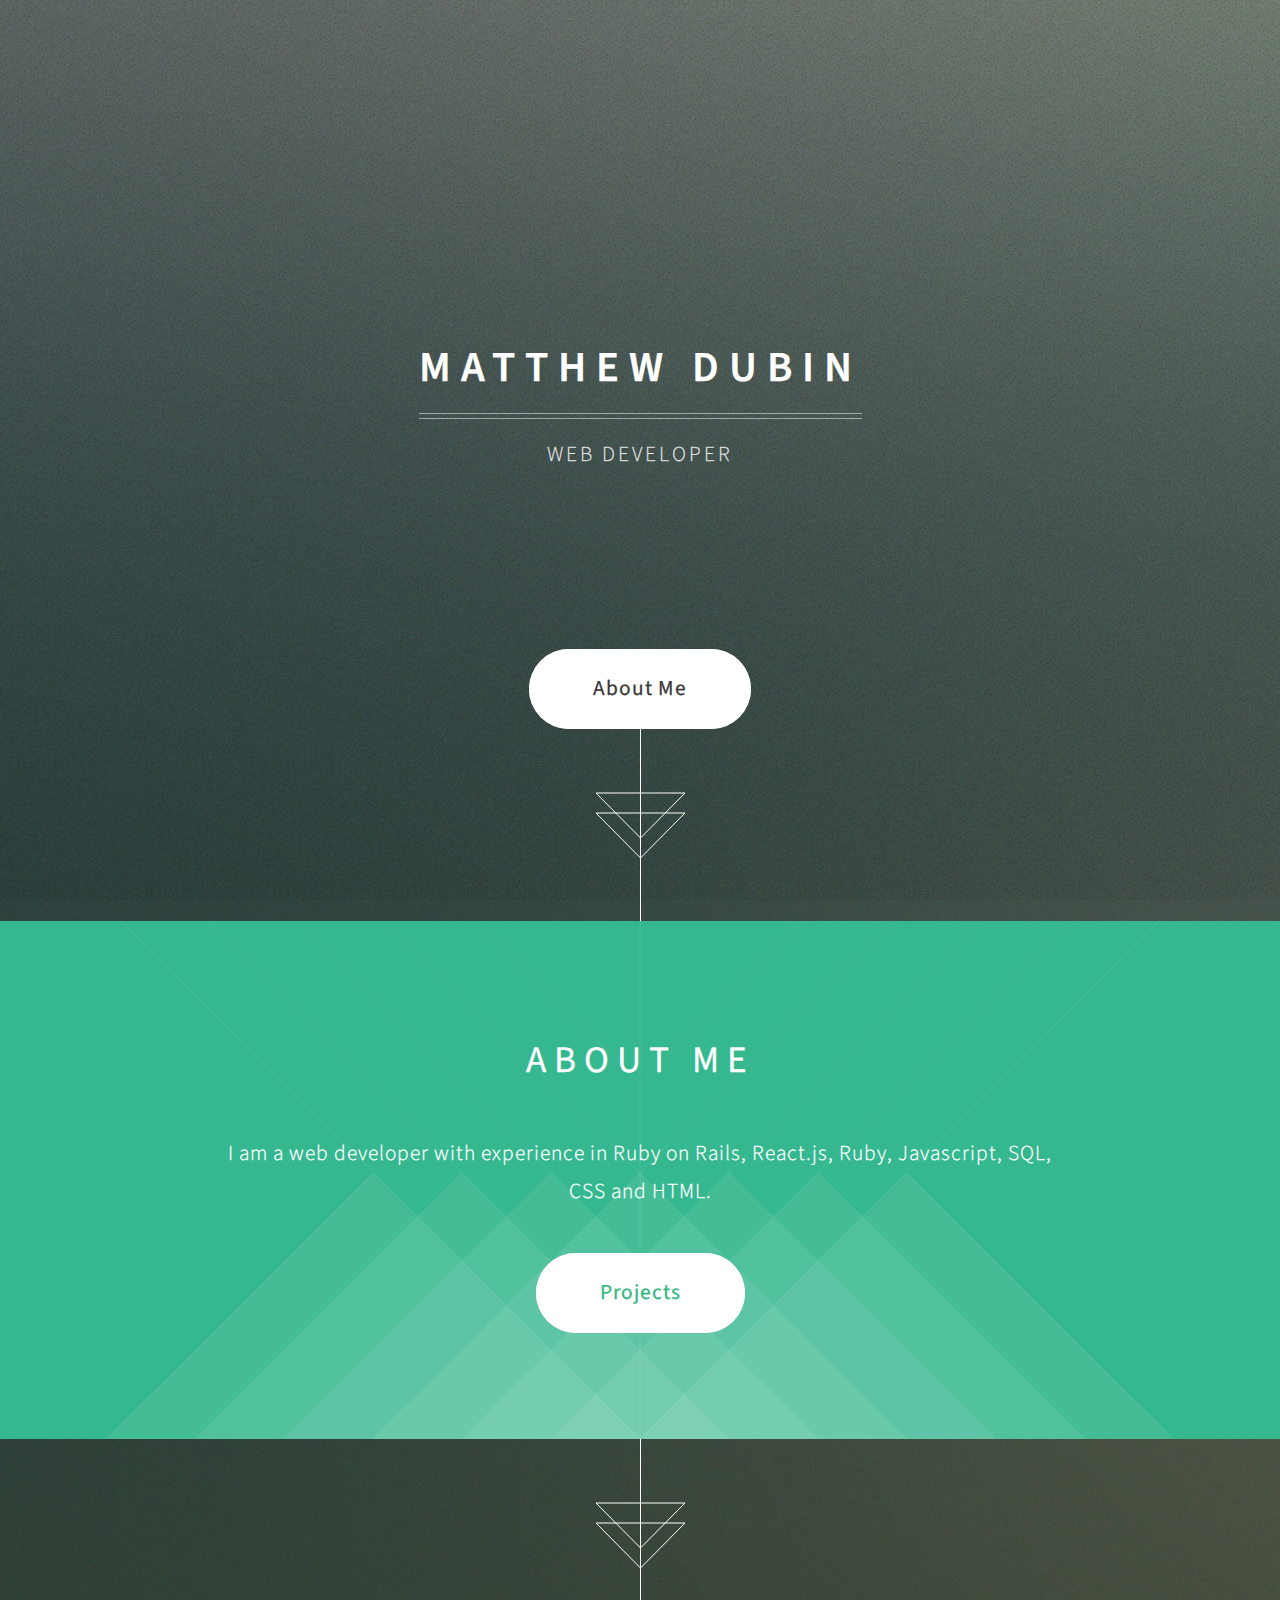
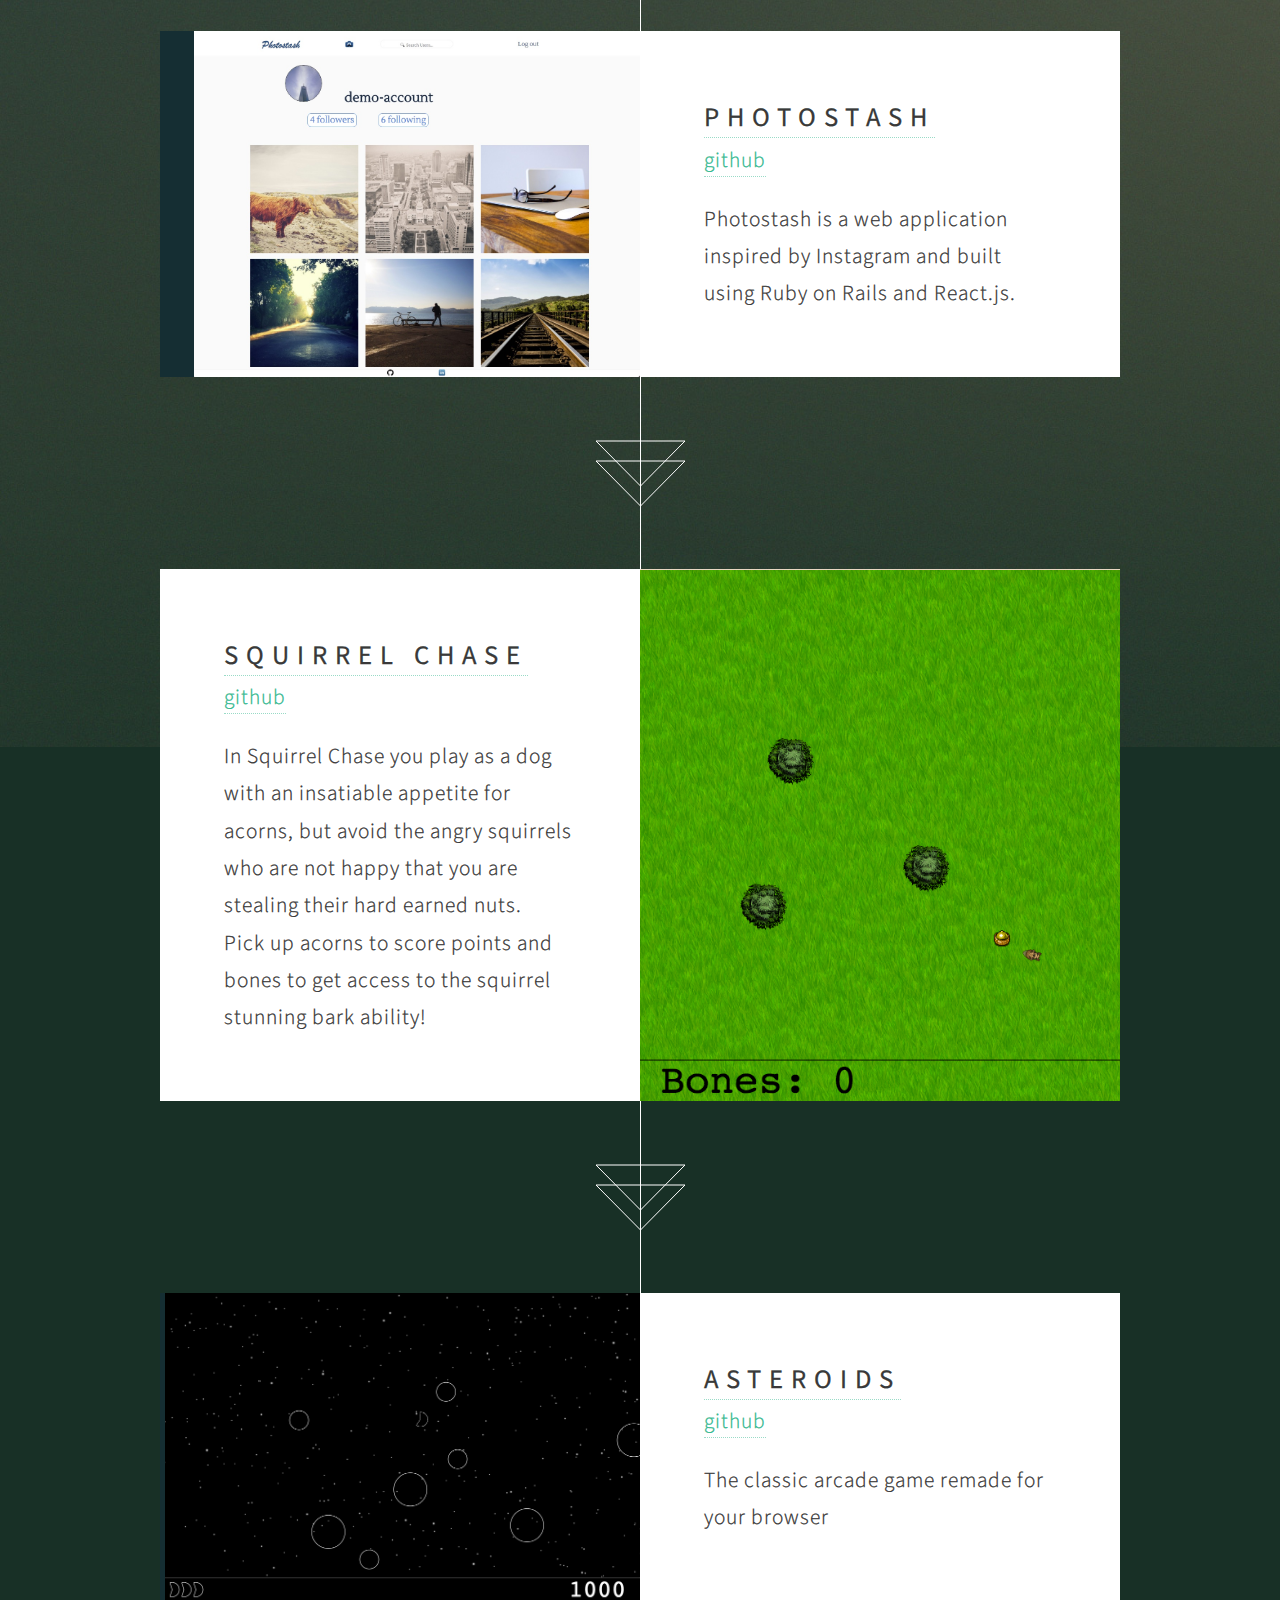
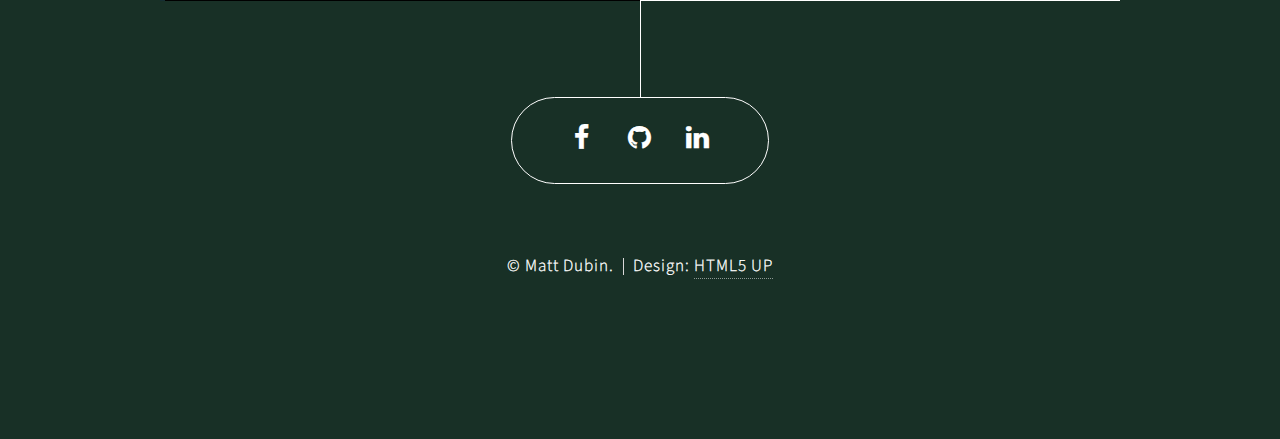
==== commit b66f8c2a: "added asteroids" ====
--- a/home.html
+++ b/home.html
@@ -60,11 +60,21 @@
 							<a href='http://www.github.com/medubin/squirrelchase'>github</a>
 					</header>
 					<p>In Squirrel Chase you play as a dog with an insatiable appetite for acorns, but avoid the angry squirrels who are not happy that you are stealing their hard earned nuts.<br>
-						Pick up acorns to score points and bones to get access to the squirrel stunning bark ability!
-
-</p>
+						Pick up acorns to score points and bones to get access to the squirrel stunning bark ability!</p>
 				</div>
 			</article>
+
+			<!-- Feature 3 -->
+				<article id="first" class="container box style1 right">
+					<a href="http://medubin.github.io/asteroidsJS" class="image fit"><img src="images/asteroids.png" alt=""/></a>
+					<div class="inner">
+						<header>
+							<h2><a href='http://medubin.github.io/asteroidsJS'>Asteroids</a><br />	</h2>
+								<a href='http://www.github.com/medubin/asteroidsJS'>github</a>
+						</header>
+						<p>The classic arcade game remade for your browser</p>
+					</div>
+				</article>
 
 		<!-- Portfolio -->
 			<!-- <article class="container box style2">
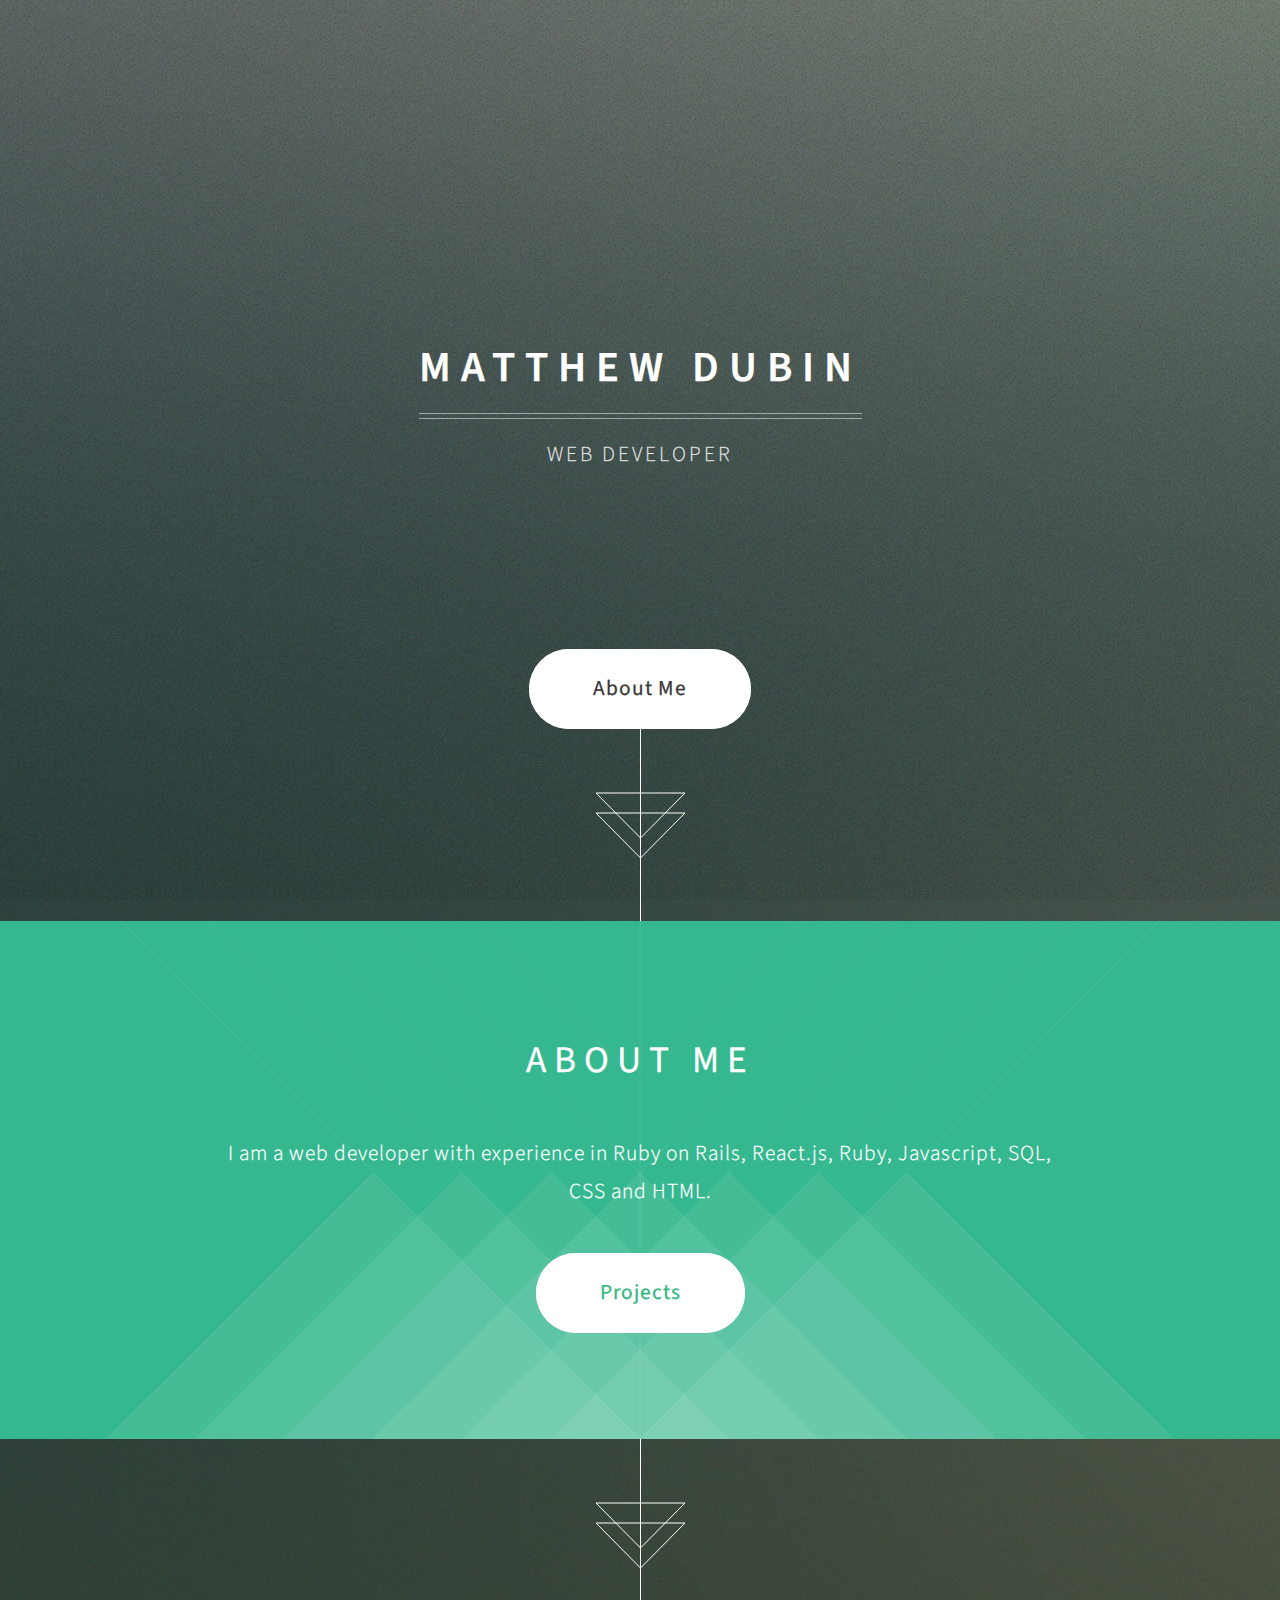
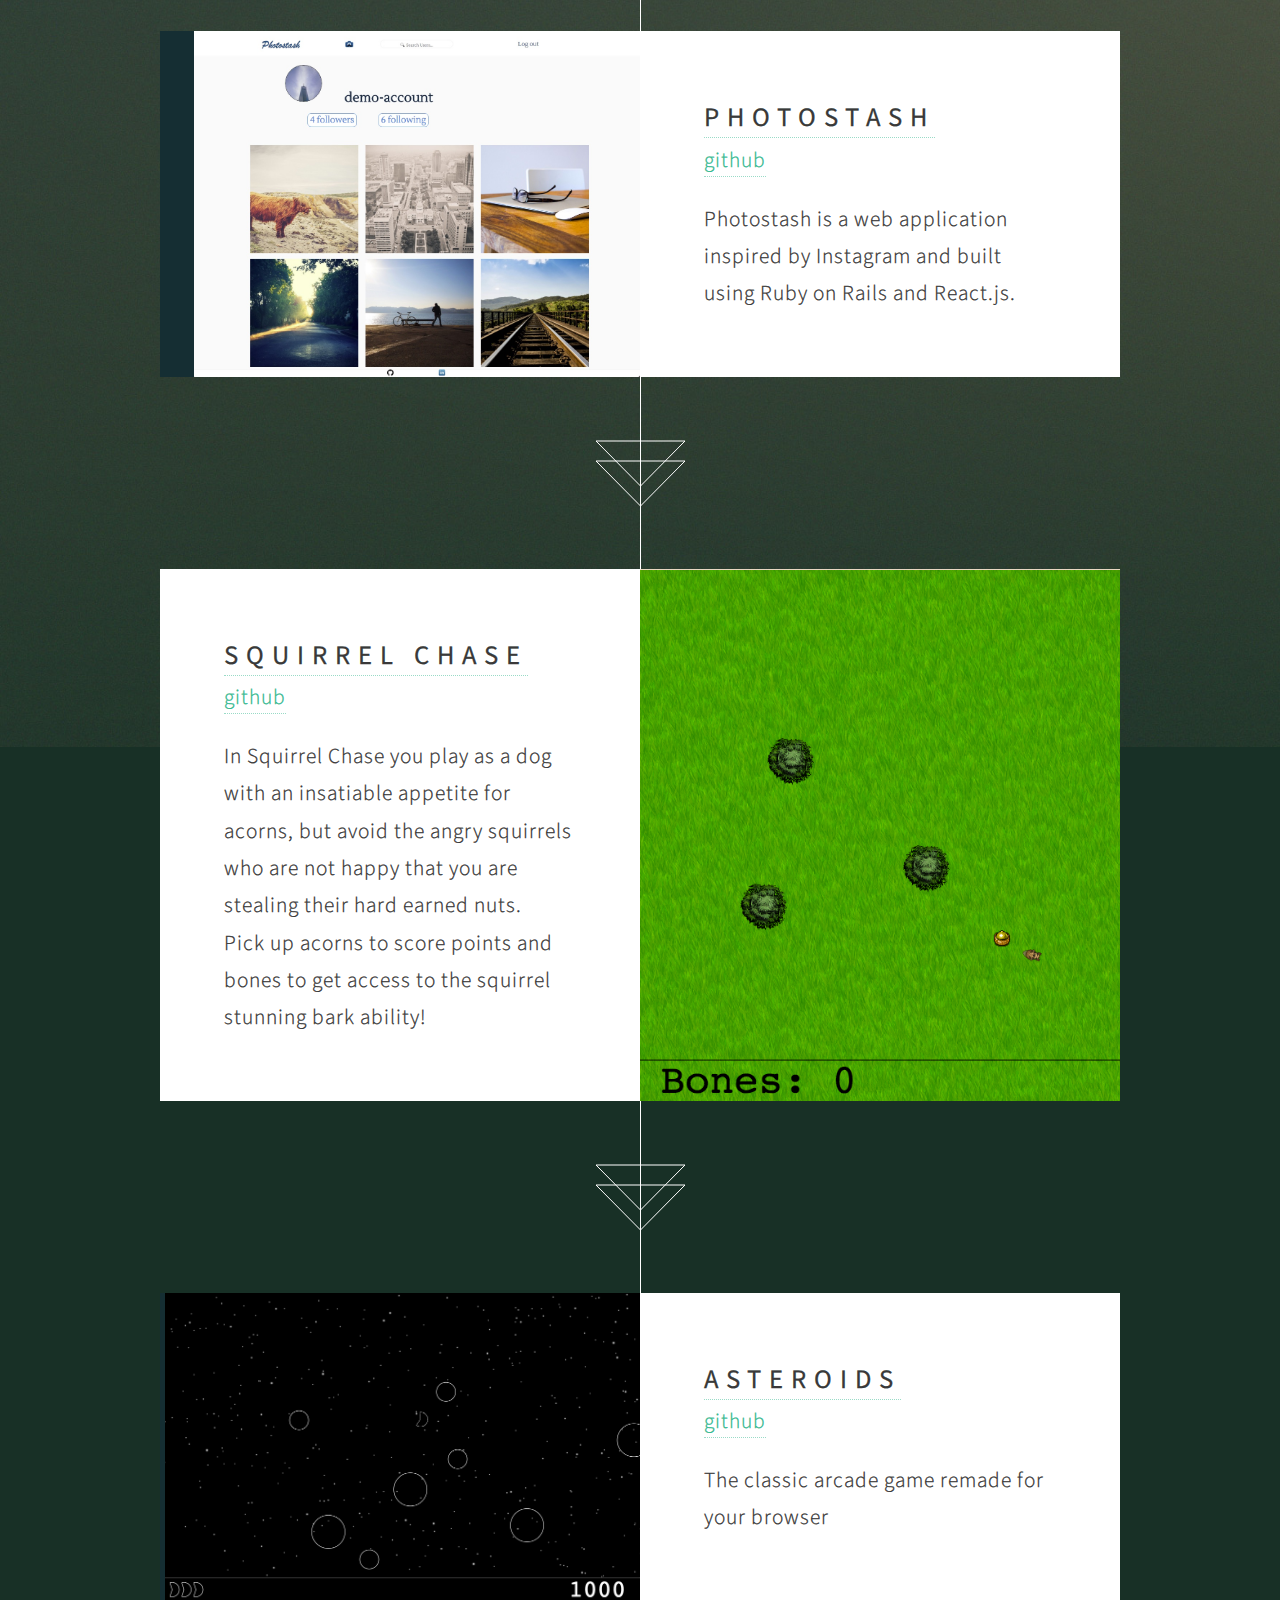
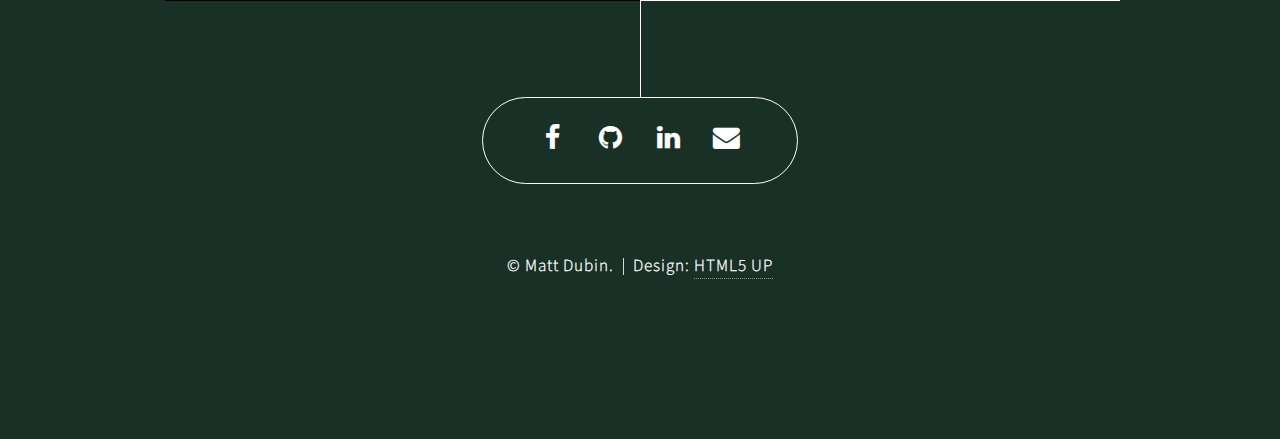
==== commit 33266be2: "added email" ====
--- a/home.html
+++ b/home.html
@@ -109,6 +109,7 @@
 				<!-- <li><a href="#" class="icon fa-pinterest"><span class="label">Pinterest</span></a></li> -->
 				<!-- <li><a href="#" class="icon fa-dribbble"><span class="label">Dribbble</span></a></li> -->
 				<li><a href="https://linkedin.com/in/medubin" class="icon fa-linkedin"><span class="label">LinkedIn</span></a></li>
+				<li><a href="mailto:medubin@gmail.com" class="icon fa-envelope"><span class="label">Email</span></a></li>
 			</ul>
 			<div class="copyright">
 				<ul class="menu">
